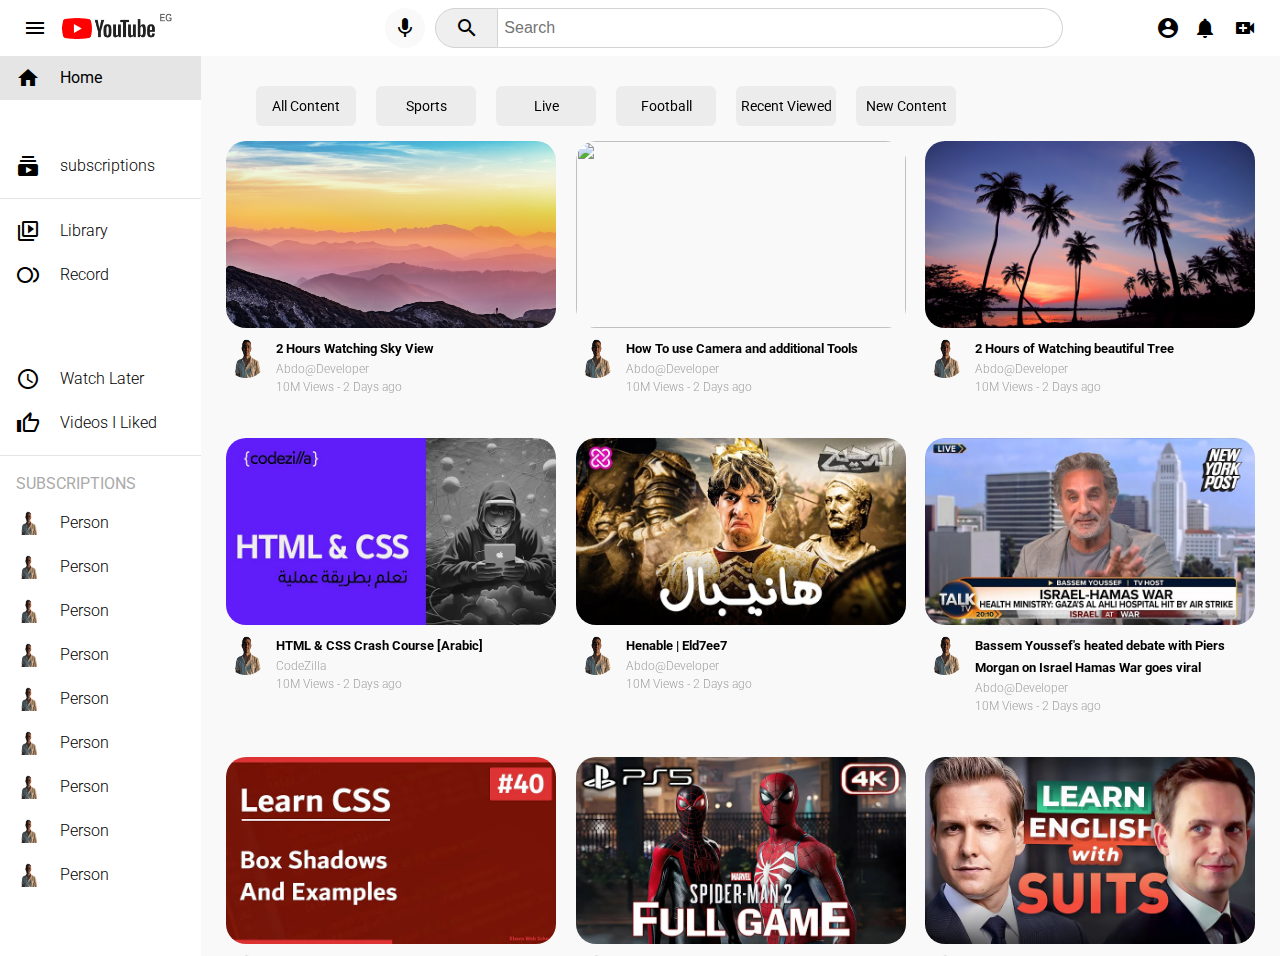
==== Youtube/index.html @ a248775c "YoutubeCommit" ====
<!DOCTYPE html>
<html lang="en">
<head>
    <meta charset="UTF-8">
    <meta http-equiv="X-UA-Compatible" content="IE=edge">
    <meta name="viewport" content="width=device-width, initial-scale=1.0">
    <link href="https://fonts.googleapis.com/css?family=Material+Icons|Material+Icons+Outlined|Material+Icons+Two+Tone|Material+Icons+Round|Material+Icons+Sharp" rel="stylesheet">
    <link rel="stylesheet" href="style.css">
    <title>Youtube</title>
</head>
<body>
    <header>
        <div class="right-section">
            <i id="item" class="material-icons item">
                menu
                </i>
            <img src="images/youtube-logo.png" alt="Youtube Logo">


        </div>
        
        <div class="mid-section">
            <i class="material-icons mic">
                mic
                </i>
            <form >
                    <button>
                        <i class="material-icons">
                            search
                            </i>
                    </button>
                    <input type="text" placeholder="Search">

            </form>

            
        </div>
        <div class="left-section">
            <i class="material-icons">
                account_circle
                </i>
            <i id="item" class="material-icons">
                    notifications
                </i>
            <i id="item" class="material-icons">
                    video_call
                    </i>
        </div>
        
    </header>
    <div class="contain-area">
            <aside>
                <nav>
                <a href=""class="nav-link active">
                    <i class="material-icons">
                        home
                        </i>
                        <span id="span-active">Home</span>
                </a>
                <a href=""class="nav-link ">
                    <i class="material-icons-outlined">
                        play_circle
                        </i>
                        <span >Shorts</span>
                </a>
                <a href=""class="nav-link ">
                    <i class="material-icons">
                        subscriptions
                        </i>
                        <span >subscriptions</span>
                </a>
                <hr>
                <a href=""class="nav-link ">
                    <i class="material-icons-outlined">
                        video_library
                        </i>
                        <span >Library</span>
                </a>
                <a href=""class="nav-link ">
                    <i class="material-icons-outlined">
                        fiber_smart_record
                        </i>
                        <span >Record</span>
                </a>
                <a href=""class="nav-link ">
                    <i class="material-icons-outlined">
                        smart_display
                        </i>
                        <span >Your Videos</span>
                </a>
                <a href=""class="nav-link ">
                    <i class="material-icons-outlined">
                        watch_later
                        </i>
                        <span >Watch Later</span>
                </a>
                <a href=""class="nav-link ">
                    <i class="material-icons-outlined">
                        thumb_up
                        </i>
                        <span >Videos I Liked</span>
                </a>
                <hr>
                <p>
                    subscriptions
                </p>
                <a href=""class="nav-link ">
                    <img src="images/Landing-removebg-preview.png" alt="Sub">
                        <span >Person</span>
                </a>
                <a href=""class="nav-link ">
                    <img src="images/Landing-removebg-preview.png" alt="Sub">
                        <span >Person</span>
                </a>
                <a href=""class="nav-link ">
                    <img src="images/Landing-removebg-preview.png" alt="Sub">
                        <span >Person</span>
                </a>
                <a href=""class="nav-link ">
                    <img src="images/Landing-removebg-preview.png" alt="Sub">
                        <span >Person</span>
                </a>
                <a href=""class="nav-link ">
                    <img src="images/Landing-removebg-preview.png" alt="Sub">
                        <span >Person</span>
                </a>
                <a href=""class="nav-link ">
                    <img src="images/Landing-removebg-preview.png" alt="Sub">
                        <span >Person</span>
                </a>
                <a href=""class="nav-link ">
                    <img src="images/Landing-removebg-preview.png" alt="Sub">
                        <span >Person</span>
                </a>
                <a href=""class="nav-link ">
                    <img src="images/Landing-removebg-preview.png" alt="Sub">
                        <span >Person</span>
                </a>
                <a href=""class="nav-link ">
                    <img src="images/Landing-removebg-preview.png" alt="Sub">
                        <span >Person</span>
                </a>
            </nav>

            </aside>
            <main>
                <div class="Links-button">
                    <a class="Link-display" href="">All Content</a>
                    <a class="Link-display" href="">Sports</a>
                    <a class="Link-display" href="">Live</a>
                    <a class="Link-display" href="">Football</a>
                    <a class="Link-display" href="">Recent Viewed</a>
                    <a class="Link-display" href="">New Content</a>
                </div>
                <div class="videos-container">
                    <div class="video">
                        <div class="thumbnail">
                            <img src="images/Sky.jpg" alt="">
                        </div>
                        <div class="videos-details">
                            <div class="creator-img">
                                <img src="images/Landing-removebg-preview.png" alt="">
                            </div>
                            <div class="title">
                                <a class="video-title">
                                    2 Hours Watching Sky View 
                                </a>
                                <a href="" class="video-channel">
                                    Abdo@Developer
                                </a>
                                <span>10M Views - 2 Days ago </span>
                            </div>

                        </div>

                        
                    </div>
                    <div class="video">
                        <div class="thumbnail">
                            <img src="images/Equipments.jpg" alt="">
                        </div>
                        <div class="videos-details">
                            <div class="creator-img">
                                <img src="images/Landing-removebg-preview.png" alt="">
                            </div>
                            <div class="title">
                                <a class="video-title">
                                    How To use Camera and additional Tools  
                                </a>
                                <a href="" class="video-channel">
                                    Abdo@Developer
                                </a>
                                <span>10M Views - 2 Days ago </span>
                            </div>

                        </div>

                        
                    </div>
                    <div class="video">
                        <div class="thumbnail">
                            <img src="images/Trees.jpg" alt="">
                        </div>
                        <div class="videos-details">
                            <div class="creator-img">
                                <img src="images/Landing-removebg-preview.png" alt="">
                            </div>
                            <div class="title">
                                <a class="video-title">
                                    2 Hours of Watching beautiful Tree 
                                </a>
                                <a href="" class="video-channel">
                                    Abdo@Developer
                                </a>
                                <span>10M Views - 2 Days ago </span>
                            </div>

                        </div>

                        
                    </div>
                    <div class="video">
                        <div class="thumbnail">
                            <img src="images/hq720.webp" alt="">
                        </div>
                        <div class="videos-details">
                            <div class="creator-img">
                                <img src="images/Landing-removebg-preview.png" alt="">
                            </div>
                            <div class="title">
                                <a class="video-title">
                                    HTML & CSS Crash Course [Arabic] 
                                </a>
                                <a href="" class="video-channel">
                                    CodeZilla
                                </a>
                                <span>10M Views - 2 Days ago </span>
                            </div>

                        </div>

                        
                    </div>
                    <div class="video">
                        <div class="thumbnail">
                            <img src="images/721.webp" alt="">
                        </div>
                        <div class="videos-details">
                            <div class="creator-img">
                                <img src="images/Landing-removebg-preview.png" alt="">
                            </div>
                            <div class="title">
                                <a class="video-title">
                                    Henable | Eld7ee7 
                                </a>
                                <a href="" class="video-channel">
                                    Abdo@Developer
                                </a>
                                <span>10M Views - 2 Days ago </span>
                            </div>

                        </div>

                        
                    </div>
                    <div class="video">
                        <div class="thumbnail">
                            <img src="images/hq720 (1).webp" alt="">
                        </div>
                        <div class="videos-details">
                            <div class="creator-img">
                                <img src="images/Landing-removebg-preview.png" alt="">
                            </div>
                            <div class="title">
                                <a class="video-title">
                                    Bassem Youssef's heated debate
                                     with Piers Morgan on Israel Hamas War goes viral
                                </a>
                                <a href="" class="video-channel">
                                    Abdo@Developer
                                </a>
                                <span>10M Views - 2 Days ago </span>
                            </div>

                        </div>

                        
                    </div>
                    <div class="video">
                        <div class="thumbnail">
                            <img src="images/hq720 (2).webp" alt="">
                        </div>
                        <div class="videos-details">
                            <div class="creator-img">
                                <img src="images/Landing-removebg-preview.png" alt="">
                            </div>
                            <div class="title">
                                <a class="video-title">
                                    Learn CSS In Arabic 2021 - #40 
                                    - Box Shadow And Examples 
                                </a>
                                <a href="" class="video-channel">
                                    Abdo@Developer
                                </a>
                                <span>10M Views - 2 Days ago </span>
                            </div>

                        </div>

                        
                    </div>
                    <div class="video">
                        <div class="thumbnail">
                            <img src="images/hq720 (3).webp" alt="">
                        </div>
                        <div class="videos-details">
                            <div class="creator-img">
                                <img src="images/Landing-removebg-preview.png" alt="">
                            </div>
                            <div class="title">
                                <a class="video-title">
                                    SPIDER-MAN 2 PS5 - FULL GAME Walkthrough
                                     No Commentary (4K 60FPS) 
                                </a>
                                <a href="" class="video-channel">
                                    Abdo@Developer
                                </a>
                                <span>10M Views - 2 Days ago </span>
                            </div>

                        </div>

                        
                    </div>
                    <div class="video">
                        <div class="thumbnail">
                            <img src="images/hq720 (4).webp" alt="">
                        </div>
                        <div class="videos-details">
                            <div class="creator-img">
                                <img src="images/Landing-removebg-preview.png" alt="">
                            </div>
                            <div class="title">
                                <a class="video-title">
                                    Learn English with SUITS 
                                </a>
                                <a href="" class="video-channel">
                                    Abdo@Developer
                                </a>
                                <span>10M Views - 2 Days ago </span>
                            </div>

                        </div>

                        
                    </div>
                </div>
            </main>
    </div>
</body>
</html>
---- Youtube/style.css ----
@import url('https://fonts.googleapis.com/css2?family=Roboto:wght@0,100;0,200;0,300;0,400;0,500;0,600;0,700;0,800;0,900;1,100;1,200;1,300;1,400;1,500;1,600;1,700;1,800;1,900&display=swap');

* {
    margin : 0;
    padding: 0;
    box-sizing: border-box;
}
a{
    text-decoration: none;
}

html {
    font-size: 10px;
    overflow: hidden;
}

body {
    font-family: "Roboto","Arial",sans-serif;
}
header
{
    display: flex;
    justify-content: space-between;
    align-items: center;
    height: 56px;
    padding: 0px 15px ;
    width: 100%;
}
.left-section
{
    display: flex;
    align-items: center;
    justify-content: center;
}
.left-section i
{
    padding: 0 5px;
    cursor: pointer;
}

.mid-section
{
    display: flex;
    align-items: center;
    margin-left: 9%;
}

.mid-section .mic
{
    width: 40px;
    height: 40px;
    background-color: #f9f9f9;
    border-radius: 50%;
    display: flex;
    align-items: center;
    justify-content: center;
    margin-right: 10px;
    cursor: pointer;
}
.mid-section .mic:hover
{
    background-color:#d3d3d3 ;
}
.mid-section button
{
    width: 70px;
    height: 40px;
    border-radius: 20px 0 0 20px;
    border-right: none;
    cursor:pointer;
    border: 1px solid #d3d3d3;
}
.mid-section button i 
{
    display: flex;
    align-items: center;
    justify-content: center;
}
.mid-section form
{
    display: flex;
    height: 40px;
    width: 628px;
    
}
.mid-section input
{
    width: 100%;
    border-radius: 0 20px 20px 0;
    font-size: 1.6rem;
    border: 1px solid #d3d3d3;
    border-left: none;
    padding-left: 6px;
}

.right-section
{
    display:flex;
    justify-content: center;
    align-items: center;
}

.right-section img
{
    width: 125px;
    cursor: pointer;
    margin-right: 5px;
}
#item
{
    display: flex;
    justify-content: center;
    align-items: center;
    border-radius: 50%;
    width: 40px;
    height: 40px;
}
#item:hover
{
    cursor: pointer;
    background-color: #d3d3d3;
}

.contain-area
{
    height: 100vh;
    display: flex;
    background-color: #f9f9f9;
    
}
aside
{
    height: 100%;
    background-color: white;
    overflow-y: auto;
    width: 240px;
}

nav{
    width: 100%;
    display: flex;
    flex-direction: column;
    
}

.nav-link
{

    display: flex;
    align-items: center;
    padding:10px 16px ;
    color: black;
}

.nav-link span {
    margin-left: 20px;
    font-size: 1.6rem;
    font-weight: 300;
    line-height: 2rem;
    color: black;
}

.active
{
    background-color: #e5e5e5;

}
#span-active
{
    font-weight: 400;
}

.nav-link:hover
{
    background-color: rgba(0, 0, 0,0.05) ;
}

hr{
    border: none;
    height: 1px;
    margin: 10px 0;
    background-color:#e5e5e5;
}
nav p 
{
    font-size: 1.6rem;
    font-weight: 400;
    color: #aaaaaa;
    padding:8px 16px;
    text-transform: uppercase;
}
.nav-link img
{
    width: 24px;
    height: 24px;
}

main
{
    width: 100%;
    height: 100%;
    padding: 15px 15px;
    overflow-y:auto;
}
.Links-button
{
    width: 100%;
    display: flex;
    justify-content:start;
    padding: 15px 40px;
    font-size: 1.4rem;
    overflow-x: auto;
    
}
.Link-display
{
    background-color: rgba(0, 0, 0,0.05);
    height: 40px;
    display: flex;
    justify-content: center;
    align-items: center;
    border-radius: 6px;
    min-width:100px ;
}
.Links-button a{

    margin-right: 20px ;
    text-decoration: none;
    color: black;

}
.videos-container{
    display: flex;
    flex-direction: row;
    justify-content: space-around;
    flex-wrap: wrap;
    

}
.video
{
    width: 330px;
    margin-bottom: 40px;
    cursor: pointer;
}
.thumbnail
{
    width: 100%;
    height: 187px;
    margin-bottom: 10px;
    
}
.thumbnail img
{
    width: 100%;
    height: 100%;
    border-radius: 20px;
}
.videos-details
{
    display: flex;
}
.creator-img img
{
    width: 40px;
    height: 40px;
    border-radius: 50%;
    margin-right: 10px;
}
.title
{
    display: flex;
    justify-content: start;
    flex-direction: column;
    
    
}
.title a{
    text-decoration: none;

}
.video-title
{
    font-size: 1.3rem;
    font-weight:bold;
    max-width: 260px;
    line-height: 2.2rem;
    overflow: hidden;
    margin-bottom: 2px;
    display: -webkit-box;
    -webkit-box-orient: vertical;
    -webkit-line-clamp: 2;
}
.video-channel , .title span
{
    font-size: 1.2rem;
    font-weight: 300;
    color: rgba(41, 39, 39, 0.432);
    margin-bottom: 4px;
}

.video-channel:hover
{
    color: black;
}
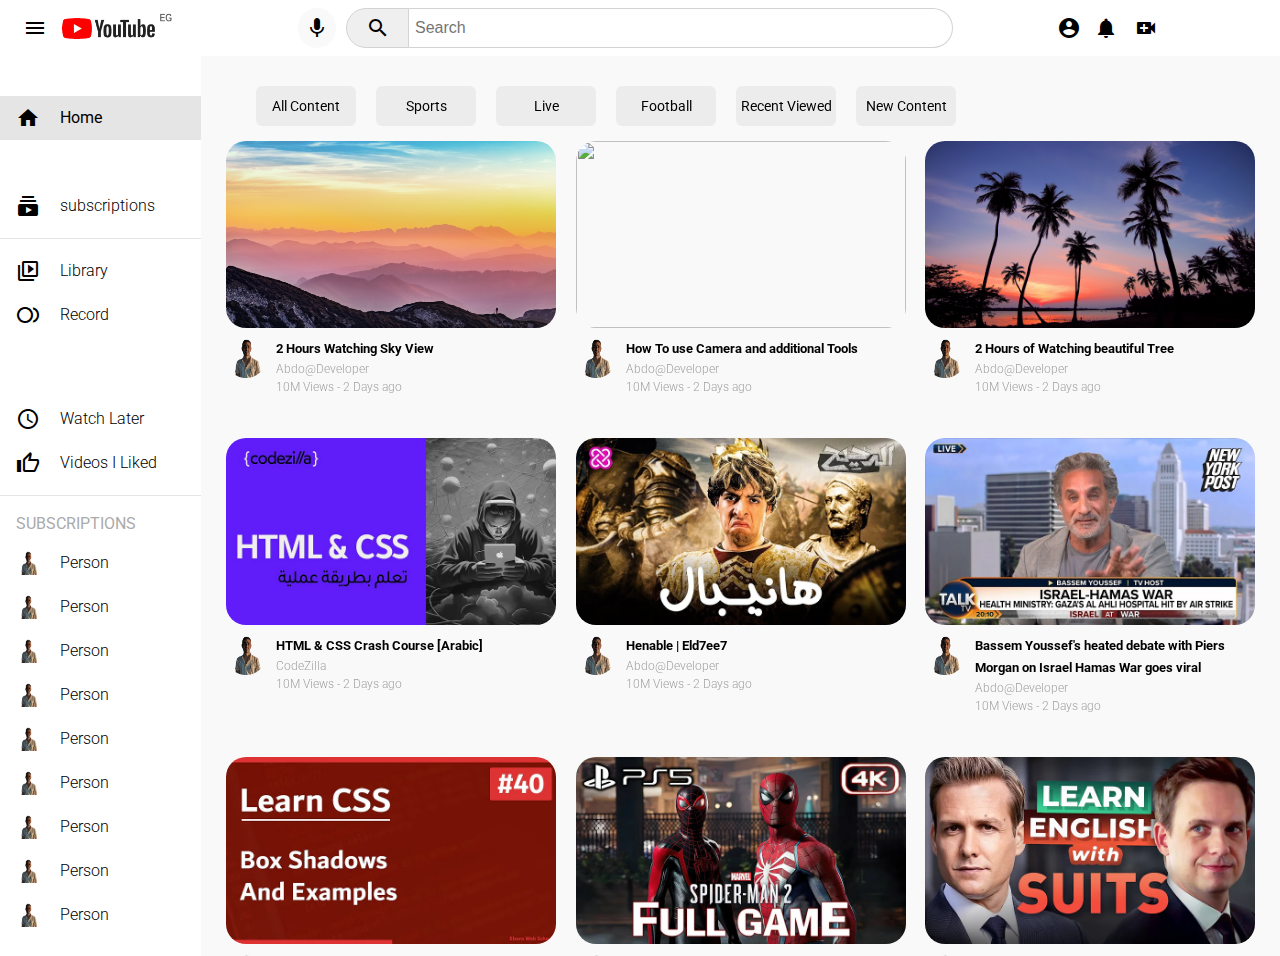
==== commit f601a629: "Change toggle aside in youtube and menu responsive" ====
--- a/Youtube/index.html
+++ b/Youtube/index.html
@@ -11,7 +11,7 @@
 <body>
     <header>
         <div class="right-section">
-            <i id="item" class="material-icons item">
+            <i id="item" class="material-icons item" onclick="openNav()">
                 menu
                 </i>
             <img src="images/youtube-logo.png" alt="Youtube Logo">
@@ -49,7 +49,15 @@
         
     </header>
     <div class="contain-area">
-            <aside>
+            <aside id="mySidepanel">
+                <div id="visible-header" class="right-section">
+                    <i id="item" class="material-icons item" onclick="closeNav()">
+                        menu
+                        </i>
+                    <img src="images/youtube-logo.png" alt="Youtube Logo">
+        
+        
+                </div>
                 <nav>
                 <a href=""class="nav-link active">
                     <i class="material-icons">
@@ -357,5 +365,20 @@
                 </div>
             </main>
     </div>
+
+    <script>
+        function openNav() {
+          document.getElementById("mySidepanel").style.width = "250px";
+          document.getElementById("mySidepanel").style.position = "absolute";
+          document.getElementById("mySidepanel").style.top = "0";
+          document.getElementById("visible-header").style.visibility="visible"
+          
+
+        }
+        
+        function closeNav() {
+          document.getElementById("mySidepanel").style.width = "0";
+        }
+        </script>
 </body>
 </html>--- a/Youtube/style.css
+++ b/Youtube/style.css
@@ -28,6 +28,7 @@
 }
 .left-section
 {
+    min-width: 25%;
     display: flex;
     align-items: center;
     justify-content: center;
@@ -43,6 +44,8 @@
     display: flex;
     align-items: center;
     margin-left: 9%;
+    min-width: 60px;
+    
 }
 
 .mid-section .mic
@@ -133,9 +136,13 @@
     height: 100%;
     background-color: white;
     overflow-y: auto;
+    
     width: 240px;
 }
-
+#visible-header
+{
+    visibility:hidden;
+}
 nav{
     width: 100%;
     display: flex;
@@ -304,6 +311,34 @@
     color: black;
 }
 
-
-
-
+@media (max-width:650px) {
+    header .mid-section input 
+    {
+        display: none;
+    }
+
+    header .mid-section button
+    {
+        width: 100%;
+        border-radius: 20px;
+    }
+
+    header .mid-section form 
+    {
+        width: 100px;
+    }
+    
+    .mid-section
+    {
+        margin-left: 0;
+        margin-right: 4%;
+    }
+
+    .contain-area aside 
+    {
+        width: 0;
+    }
+}
+
+
+
